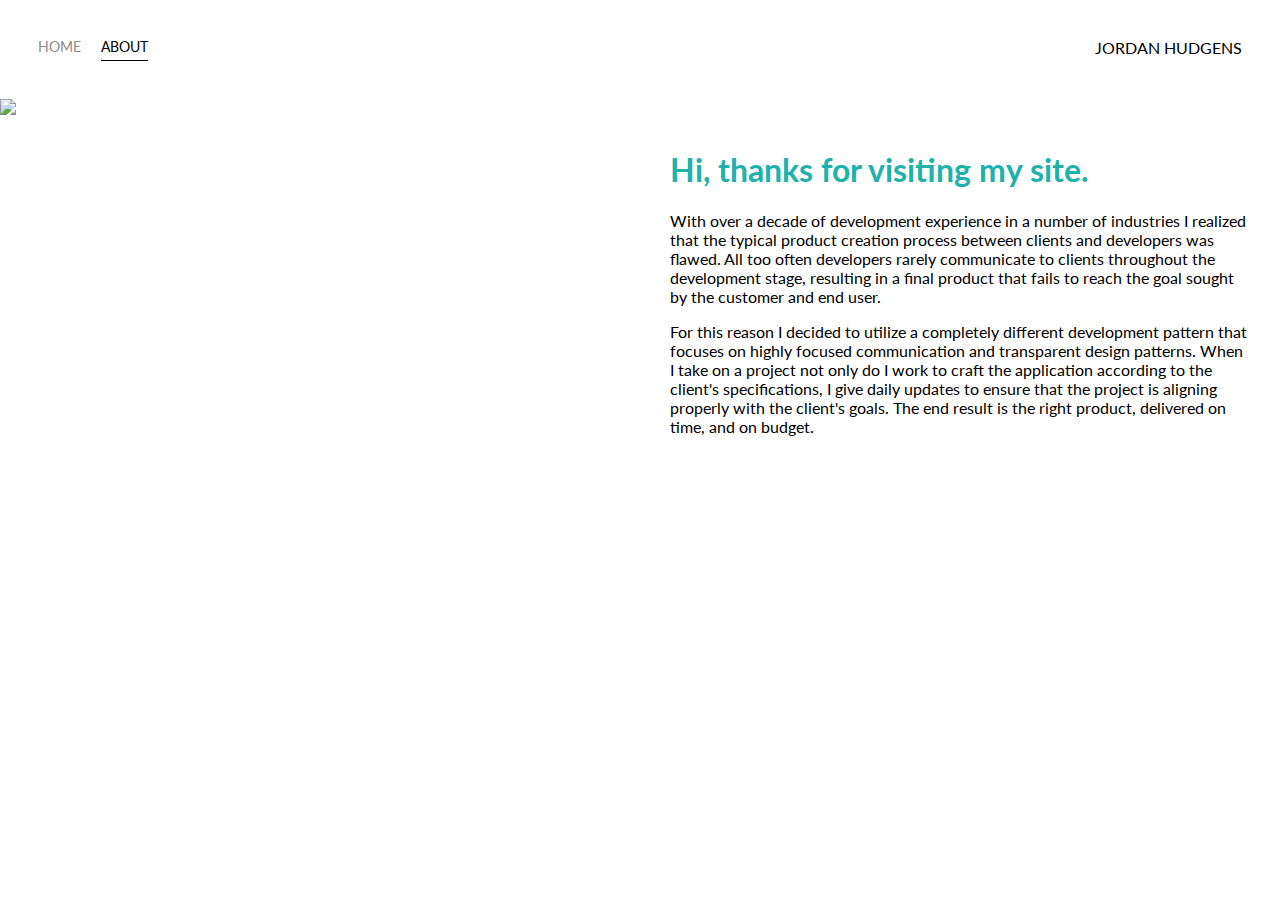
==== about.html @ 76b2880f "Add files via upload" ====
<!DOCTYPE html>
<html>
<head>
    <meta charset="utf-8" />
    <title>About</title>
    <link href="https://fonts.googleapis.com/css2?family=Lato:ital@1&display=swap" rel="stylesheet">
    <link rel="stylesheet" href="styles.css">
</head>
<body>
    <div class="container">
        <div class="nav-wrapper">
            <div class="left-side">
                <div class="nav-link-wrapper">
                    <a href="index.html">Home</a>
                </div>
                <div class="nav-link-wrapper active-nav-link">
                    <a href="about.html">About</a>
                </div>
            </div>

            <div class="right-side">
                <div class="brand">
                    <div>JORDAN HUDGENS</div>
                </div>

            </div>
        </div>

            <div class="content-wrapper">
                <div class="two-column-wrapper">
                    <div class="profile-image-wrapper">
                        <img src="files/pictures/profile.jpg">
                    </div>

                    <div class="profile-content-wrapper">
                        <h1>Hi, thanks for visiting my site.</h1>
                        <p>With over a decade of development experience in a number of industries I realized that the typical product creation
                          process between clients and developers was flawed. All too often developers rarely communicate to clients throughout
                          the development stage, resulting in a final product that fails to reach the goal sought by the customer and end
                          user.
                        </p>
                        <p>For this reason I decided to utilize a completely different development pattern that focuses on highly focused
                            communication and transparent design patterns. When I take on a project not only do I work to craft the application
                            according to the client's specifications, I give daily updates to ensure that the project is aligning properly
                            with the client's goals. The end result is the right product, delivered on time, and on budget.
                        </p>
                    </div>
                </div>
            </div>

    </div>
</body>
</html>
---- styles.css ----
/*Master styles*/
body {
    font-family: "Lato", sans-serif;
    margin: 0px;
}

.container {
    display: grid;
    grid-template-columns: 1fr;
}

/*Nav styles*/
.nav-wrapper {
    display: flex;
    justify-content: space-between;
    padding: 38px;
}

.left-side {
    display: flex;
}

.nav-wrapper > .left-side > div {
    margin-right: 20px;
    font-size: 0.9em;
    text-transform: uppercase;
}

.nav-link-wrapper {
    height: 22px;
    border-bottom: 1px solid transparent;
    transition: border-bottom 0.5s;
}

.nav-link-wrapper a {
    color: #8a8a8a;
    text-decoration: none;
    transition: color 0.5s;
}

.nav-link-wrapper:hover {
    border-bottom: 1px solid black;
}

.nav-link-wrapper a:hover {
    color: black;
}

.active-nav-link {
    border-bottom: 1px solid black;
}

.active-nav-link a {
    color: black !important;
}

/* Portfolio styles*/

.portfolio-items-wrapper {
    display: grid;
    grid-template-columns: 1fr 1fr 1fr;
}

.portfolio-item-wrapper {
    position: relative;
}

.portfolio-img-background {
    height: 250px;
    width: 100%;
    background-size: cover;
    background-position: center;
    background-repeat: no-repeat;
}

.img-text-wrapper {
    position: absolute;
    top: 0;
    display: flex;
    flex-direction: column;
    justify-content: center;
    align-items: center;
    height: 100%;
    text-align: center;
    padding-left: 100px;
    padding-right: 100px;
}

.logo-wrapper img {
    width: 50%;
    margin-bottom: 20px;
}

.img-text-wrapper .subtitle {
    transition: 1s;
    font-weight: 600;
    color: transparent;
}

.img-text-wrapper:hover .subtitle {
    font-weight: 600;
    color: lightseagreen;
}

.img-darken {
    transition: 1s;
    filter:brightness(10%)
}

/* About page */
.two-column-wrapper {
    display: grid;
    grid-template-columns: 1fr 1fr;
}

.profile-image-wrapper img {
    width: 100%;
}

.profile-content-wrapper {
    padding: 30px;
}

.profile-content-wrapper h1 {
    color: lightseagreen;
}
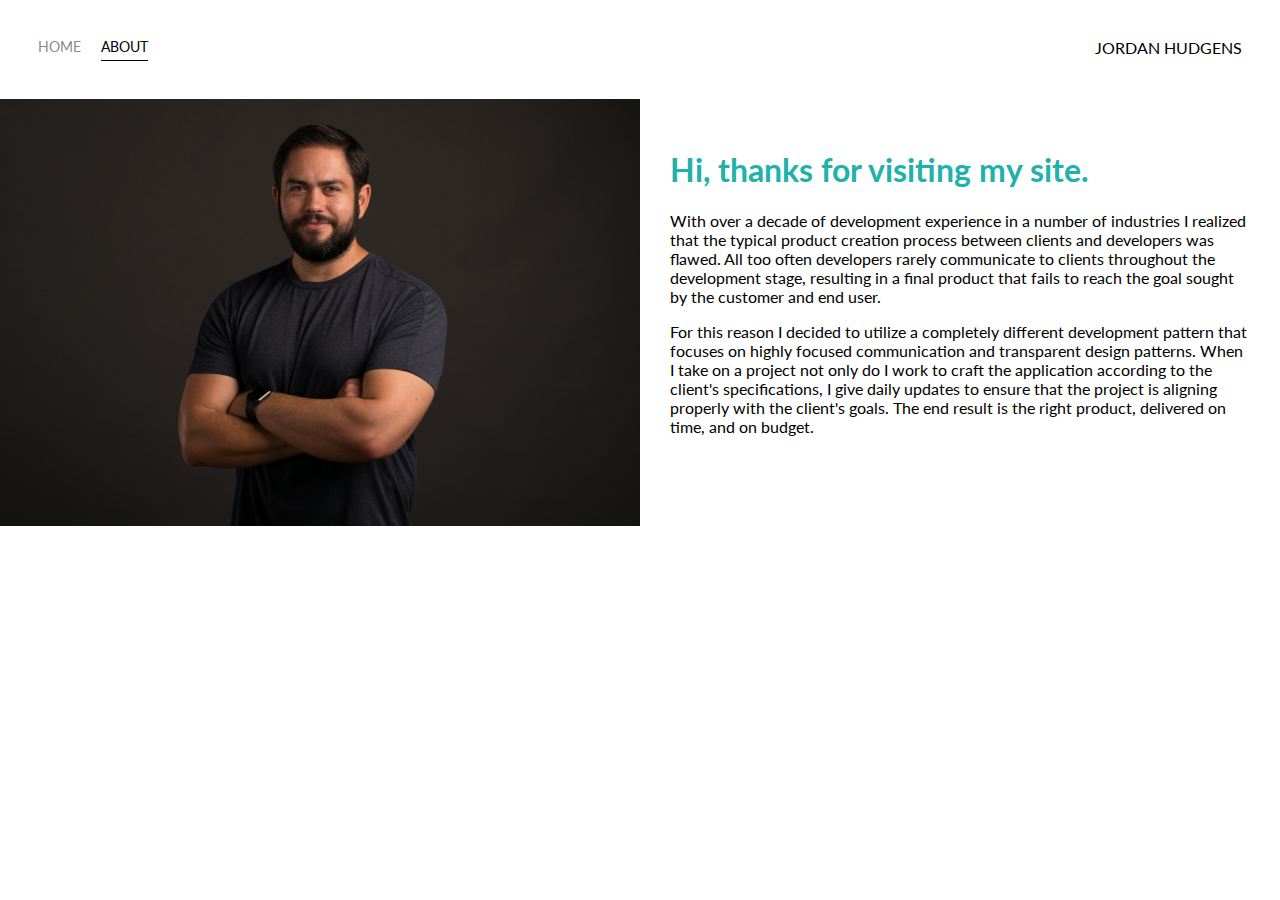
==== commit 7ae920df: "Update about.html" ====
--- a/about.html
+++ b/about.html
@@ -29,7 +29,7 @@
             <div class="content-wrapper">
                 <div class="two-column-wrapper">
                     <div class="profile-image-wrapper">
-                        <img src="files/pictures/profile.jpg">
+                        <img src="profile.jpg">
                     </div>
 
                     <div class="profile-content-wrapper">
@@ -50,4 +50,4 @@
 
     </div>
 </body>
-</html>+</html>
--- a/styles.css
+++ b/styles.css
@@ -66,7 +66,7 @@
 }
 
 .portfolio-img-background {
-    height: 250px;
+    height: 350px;
     width: 100%;
     background-size: cover;
     background-position: center;
@@ -123,4 +123,4 @@
 
 .profile-content-wrapper h1 {
     color: lightseagreen;
-}+}
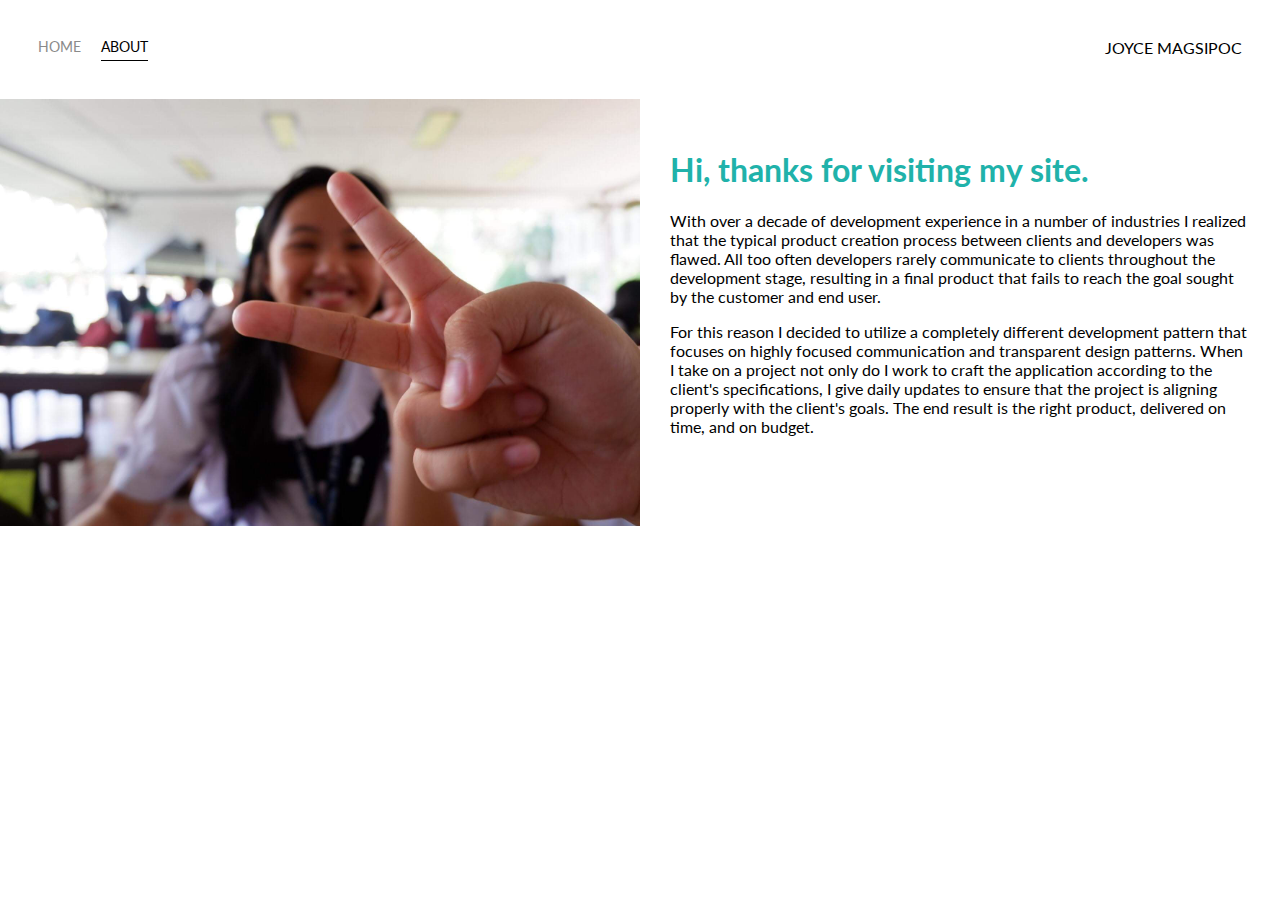
==== commit ade4c206: "Update about.html" ====
--- a/about.html
+++ b/about.html
@@ -20,7 +20,7 @@
 
             <div class="right-side">
                 <div class="brand">
-                    <div>JORDAN HUDGENS</div>
+                    <div>JOYCE MAGSIPOC</div>
                 </div>
 
             </div>
@@ -29,7 +29,7 @@
             <div class="content-wrapper">
                 <div class="two-column-wrapper">
                     <div class="profile-image-wrapper">
-                        <img src="profile.jpg">
+                        <img src="personal pic.jpg">
                     </div>
 
                     <div class="profile-content-wrapper">
